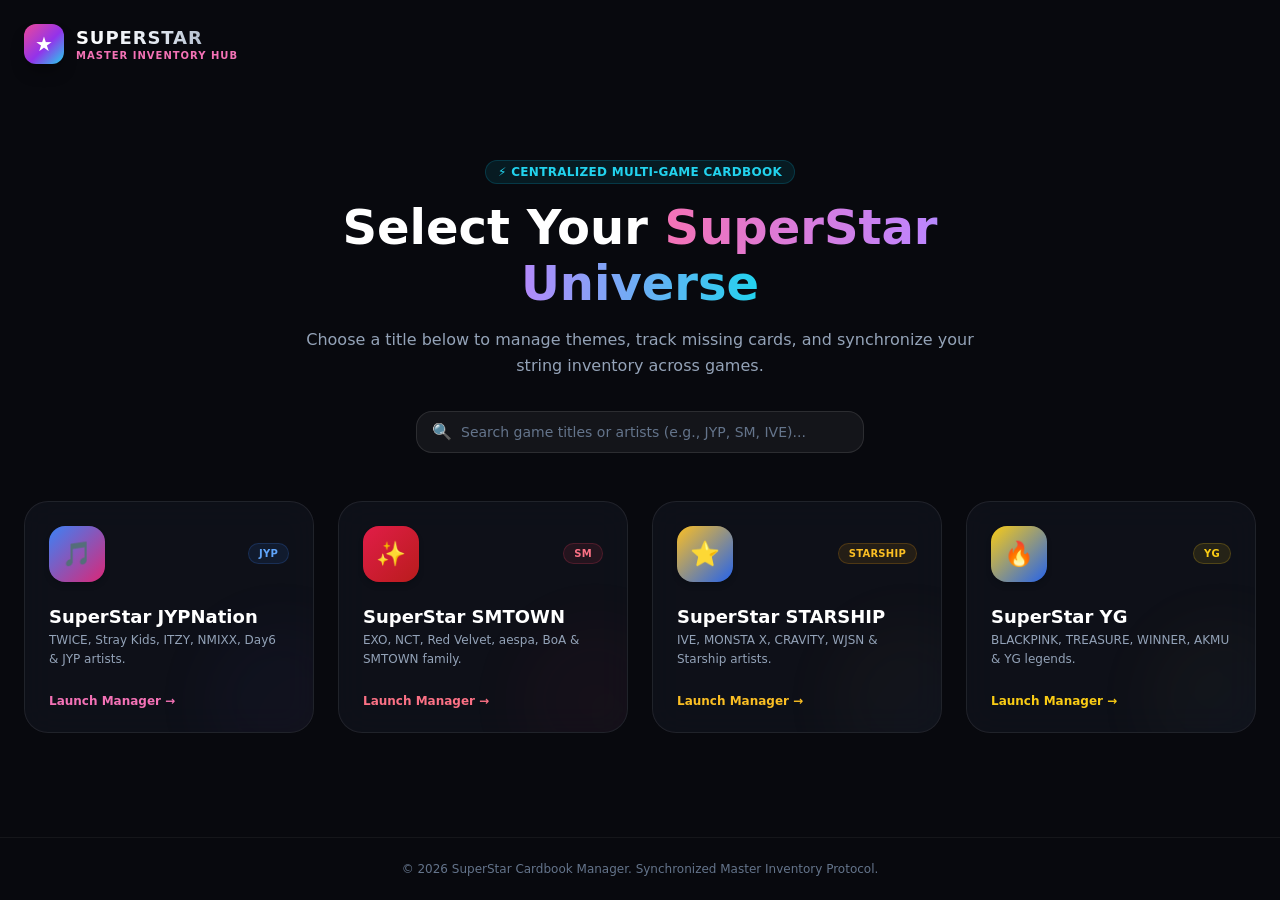
==== index.html @ a4808371 "added an index" ====
<!DOCTYPE html>
<html lang="en">
<head>
    <meta charset="UTF-8">
    <meta name="viewport" content="width=device-width, initial-scale=1.0">
    <title>SuperStar Cardbook Manager - Game Hub</title>
    <link rel="stylesheet" href="styling/index.css">
</head>
<body>

    <!-- Header Navigation -->
    <header class="site-header">
        <div class="brand-lockup">
            <div class="brand-mark">
                ★
            </div>
            <div>
                <span class="brand-name">SUPERSTAR</span>
                <span class="brand-caption">Master Inventory Hub</span>
            </div>
        </div>
    </header>

    <!-- Hero Section -->
    <main class="main-content">
        <div class="intro">
            <div class="eyebrow">
                <span>⚡ Centralized Multi-Game Cardbook</span>
            </div>
            <h1 class="page-title">
                Select Your <span class="title-accent">SuperStar Universe</span>
            </h1>
            <p class="intro-copy">
                Choose a title below to manage themes, track missing cards, and synchronize your string inventory across games.
            </p>

            <!-- Search Bar -->
            <div class="search-wrap">
                <span class="search-icon">🔍</span>
                <input type="text" id="gameSearch" onkeyup="filterGames()" placeholder="Search game titles or artists (e.g., JYP, SM, IVE)..." class="search-input">
            </div>
        </div>

        <!-- Games Grid -->
        <div id="gamesGrid" class="games-grid">

            <!-- SuperStar JYPNation (Official Blue/Pink branding) -->
            <a href="cardbook.html" data-name="superstar jypnation jyp twice stray kids itzy nmixx" class="glass-card game-card--jyp">
                <div class="game-glow"></div>
                <div class="game-card-top">
                    <div class="game-icon">
                        🎵
                    </div>
                    <span class="game-tag">JYP</span>
                </div>
                <h3 class="game-title">SuperStar JYPNation</h3>
                <p class="game-description">TWICE, Stray Kids, ITZY, NMIXX, Day6 & JYP artists.</p>
                <div class="game-launch">
                    <span>Launch Manager</span>
                    <span class="game-launch-arrow">→</span>
                </div>
            </a>

            <!-- SuperStar SMTOWN (Official Pink-Red/Silver/Dark branding) -->
            <a href="/smtown/" data-name="superstar smtown sm exo nct red velvet aespa" class="glass-card game-card--sm">
                <div class="game-glow"></div>
                <div class="game-card-top">
                    <div class="game-icon">
                        ✨
                    </div>
                    <span class="game-tag">SM</span>
                </div>
                <h3 class="game-title">SuperStar SMTOWN</h3>
                <p class="game-description">EXO, NCT, Red Velvet, aespa, BoA & SMTOWN family.</p>
                <div class="game-launch">
                    <span>Launch Manager</span>
                    <span class="game-launch-arrow">→</span>
                </div>
            </a>

            <!-- SuperStar STARSHIP (Official Orange/Blue Starship branding) -->
            <a href="/starship/" data-name="superstar starship ive monsta x cravity wjsn" class="glass-card game-card--starship">
                <div class="game-glow"></div>
                <div class="game-card-top">
                    <div class="game-icon">
                        ⭐
                    </div>
                    <span class="game-tag">STARSHIP</span>
                </div>
                <h3 class="game-title">SuperStar STARSHIP</h3>
                <p class="game-description">IVE, MONSTA X, CRAVITY, WJSN & Starship artists.</p>
                <div class="game-launch">
                    <span>Launch Manager</span>
                    <span class="game-launch-arrow">→</span>
                </div>
            </a>

            <!-- SuperStar YG (Official Black & Neon Yellow/Blue YG branding) -->
            <a href="/yg/" data-name="superstar yg blackpink treasure winner akmu" class="glass-card game-card--yg">
                <div class="game-glow"></div>
                <div class="game-card-top">
                    <div class="game-icon">
                        🔥
                    </div>
                    <span class="game-tag">YG</span>
                </div>
                <h3 class="game-title">SuperStar YG</h3>
                <p class="game-description">BLACKPINK, TREASURE, WINNER, AKMU & YG legends.</p>
                <div class="game-launch">
                    <span>Launch Manager</span>
                    <span class="game-launch-arrow">→</span>
                </div>
            </a>

        </div>
    </main>

    <!-- Footer -->
    <footer class="page-footer">
        <p>© 2026 SuperStar Cardbook Manager. Synchronized Master Inventory Protocol.</p>
    </footer>

    <!-- Search filter script -->
    <script>
        function filterGames() {
            const input = document.getElementById('gameSearch').value.toLowerCase();
            const cards = document.querySelectorAll('#gamesGrid > a');

            cards.forEach(card => {
                const keywords = card.getAttribute('data-name');
                if (keywords.includes(input)) {
                    card.style.display = "block";
                } else {
                    card.style.display = "none";
                }
            });
        }
    </script>

</body>
</html>
---- styling/index.css ----
:root {
    color-scheme: dark;
    font-family: Inter, ui-sans-serif, system-ui, -apple-system, BlinkMacSystemFont, "Segoe UI", sans-serif;
    font-synthesis: none;
    text-rendering: optimizeLegibility;
    --page-bg: #08090e;
    --panel-bg: rgba(17, 19, 29, 0.75);
    --muted: #94a3b8;
    --white: #ffffff;
}

* {
    box-sizing: border-box;
}

body {
    min-height: 100vh;
    margin: 0;
    overflow-x: hidden;
    display: flex;
    flex-direction: column;
    justify-content: space-between;
    background: var(--page-bg);
    color: var(--white);
}

.site-header,
.main-content,
.page-footer {
    position: relative;
    z-index: 1;
    width: 100%;
    max-width: 80rem;
    margin-right: auto;
    margin-left: auto;
    padding-right: 1.5rem;
    padding-left: 1.5rem;
}

.site-header {
    display: flex;
    align-items: center;
    justify-content: space-between;
    padding-top: 1.5rem;
    padding-bottom: 1.5rem;
}

.brand-lockup,
.auth-nav {
    display: flex;
    align-items: center;
    gap: 0.75rem;
}

.brand-mark {
    display: flex;
    width: 2.5rem;
    height: 2.5rem;
    align-items: center;
    justify-content: center;
    border-radius: 0.75rem;
    background: linear-gradient(135deg, #ec4899, #9333ea 55%, #22d3ee);
    box-shadow: 0 10px 15px -3px rgba(0, 0, 0, 0.35);
    font-size: 1.25rem;
    font-weight: 900;
}

.brand-name {
    display: block;
    background: linear-gradient(90deg, #fff, #e2e8f0, #94a3b8);
    background-clip: text;
    color: transparent;
    font-size: 1.125rem;
    font-weight: 900;
    letter-spacing: 0.05em;
}

.brand-caption {
    display: block;
    margin-top: 0.125rem;
    color: #f472b6;
    font-size: 0.625rem;
    font-weight: 700;
    letter-spacing: 0.1em;
    text-transform: uppercase;
}

.auth-link {
    border-radius: 0.75rem;
    padding: 0.5rem 1rem;
    background: linear-gradient(90deg, #db2777, #9333ea);
    box-shadow: 0 10px 15px -3px rgba(219, 39, 119, 0.2);
    color: var(--white);
    font-size: 0.75rem;
    font-weight: 600;
    text-decoration: none;
    transition: opacity 180ms ease;
}

.auth-link:hover {
    opacity: 0.9;
}

.main-content {
    display: flex;
    flex-grow: 1;
    flex-direction: column;
    justify-content: center;
    padding-top: 2rem;
    padding-bottom: 2rem;
}

.intro {
    max-width: 42rem;
    margin: 0 auto 3rem;
    text-align: center;
}

.eyebrow {
    display: inline-flex;
    align-items: center;
    gap: 0.5rem;
    margin-bottom: 1rem;
    border: 1px solid rgba(6, 182, 212, 0.2);
    border-radius: 9999px;
    padding: 0.25rem 0.75rem;
    background: rgba(6, 182, 212, 0.1);
    color: #22d3ee;
    font-size: 0.75rem;
    font-weight: 600;
    letter-spacing: 0.025em;
    text-transform: uppercase;
}

.page-title {
    margin: 0 0 1rem;
    font-size: 3rem;
    font-weight: 900;
    line-height: 1.15;
}

.title-accent {
    background: linear-gradient(90deg, #f472b6, #c084fc, #22d3ee);
    background-clip: text;
    color: transparent;
}

.intro-copy {
    margin: 0 0 2rem;
    color: var(--muted);
    font-size: 1rem;
    line-height: 1.625;
}

.search-wrap {
    position: relative;
    max-width: 28rem;
    margin: 0 auto;
}

.search-icon {
    position: absolute;
    top: 0;
    bottom: 0;
    left: 1rem;
    display: flex;
    align-items: center;
    color: var(--muted);
    pointer-events: none;
}

.search-input {
    width: 100%;
    border: 1px solid rgba(255, 255, 255, 0.1);
    border-radius: 1rem;
    padding: 0.75rem 1rem 0.75rem 2.75rem;
    background: rgba(255, 255, 255, 0.05);
    color: var(--white);
    font: inherit;
    font-size: 0.875rem;
    transition: border-color 180ms ease, box-shadow 180ms ease;
}

.search-input::placeholder {
    color: #64748b;
}

.search-input:focus {
    border-color: #ec4899;
    outline: none;
    box-shadow: 0 0 0 1px #ec4899;
}

.games-grid {
    display: grid;
    grid-template-columns: minmax(0, 1fr);
    gap: 1.5rem;
}

.glass-card {
    position: relative;
    display: block;
    overflow: hidden;
    border: 1px solid rgba(255, 255, 255, 0.08);
    border-radius: 1.5rem;
    padding: 1.5rem;
    background: var(--panel-bg);
    backdrop-filter: blur(16px);
    text-decoration: none;
    transition: transform 300ms ease, border-color 300ms ease, box-shadow 300ms ease;
}

.glass-card:hover {
    transform: translateY(-0.5rem);
    border-color: color-mix(in srgb, var(--accent-strong) 60%, transparent);
    box-shadow: 0 25px 50px -12px var(--accent-shadow);
}

.game-glow {
    position: absolute;
    right: -3rem;
    bottom: -3rem;
    width: 10rem;
    height: 10rem;
    border-radius: 50%;
    background: linear-gradient(135deg, var(--glow-start), var(--glow-end));
    opacity: 0.2;
    filter: blur(32px);
    transition: transform 500ms ease;
}

.glass-card:hover .game-glow {
    transform: scale(1.25);
}

.game-card-top {
    position: relative;
    z-index: 1;
    display: flex;
    align-items: center;
    justify-content: space-between;
    margin-bottom: 1.5rem;
}

.game-icon {
    display: flex;
    width: 3.5rem;
    height: 3.5rem;
    align-items: center;
    justify-content: center;
    border-radius: 1rem;
    background: linear-gradient(135deg, var(--icon-start), var(--icon-end));
    box-shadow: 0 4px 6px -1px rgba(0, 0, 0, 0.2);
    font-size: 1.5rem;
    transition: transform 300ms ease;
}

.glass-card:hover .game-icon {
    transform: scale(1.1);
}

.game-tag {
    border: 1px solid;
    border-radius: 9999px;
    padding: 0.25rem 0.625rem;
    border-color: var(--tag-border);
    background: var(--tag-bg);
    color: var(--tag-color);
    font-size: 0.625rem;
    font-weight: 700;
    letter-spacing: 0.025em;
    text-transform: uppercase;
}

.game-title {
    position: relative;
    z-index: 1;
    margin: 0 0 0.25rem;
    color: var(--white);
    font-size: 1.125rem;
    font-weight: 700;
    transition: color 200ms ease;
}

.game-description {
    position: relative;
    z-index: 1;
    margin: 0 0 1.5rem;
    color: var(--muted);
    font-size: 0.75rem;
    line-height: 1.625;
}

.game-launch {
    position: relative;
    z-index: 1;
    display: flex;
    align-items: center;
    color: var(--accent);
    font-size: 0.75rem;
    font-weight: 600;
    transition: transform 300ms ease;
}

.game-launch-arrow {
    margin-left: 0.25rem;
}

.page-footer {
    margin-top: 2rem;
    border-top: 1px solid rgba(255, 255, 255, 0.05);
    padding-top: 1.5rem;
    padding-bottom: 1.5rem;
    color: #64748b;
    font-size: 0.75rem;
    text-align: center;
}

.page-footer p {
    margin: 0;
}

.game-card--jyp {
    --accent: #f472b6;
    --accent-strong: #ec4899;
    --accent-shadow: rgba(236, 72, 153, 0.15);
    --tag-bg: rgba(59, 130, 246, 0.1);
    --tag-color: #60a5fa;
    --tag-border: rgba(59, 130, 246, 0.2);
    --icon-start: #3b82f6;
    --icon-end: #db2777;
    --glow-start: rgba(37, 99, 235, 0.2);
    --glow-end: rgba(236, 72, 153, 0.2);
}

.game-card--sm {
    --accent: #fb7185;
    --accent-strong: #f43f5e;
    --accent-shadow: rgba(244, 63, 94, 0.15);
    --tag-bg: rgba(244, 63, 94, 0.1);
    --tag-color: #fb7185;
    --tag-border: rgba(244, 63, 94, 0.2);
    --icon-start: #e11d48;
    --icon-end: #b91c1c;
    --glow-start: rgba(225, 29, 72, 0.2);
    --glow-end: rgba(239, 68, 68, 0.2);
}

.game-card--starship {
    --accent: #fbbf24;
    --accent-strong: #f59e0b;
    --accent-shadow: rgba(245, 158, 11, 0.15);
    --tag-bg: rgba(245, 158, 11, 0.1);
    --tag-color: #fbbf24;
    --tag-border: rgba(245, 158, 11, 0.2);
    --icon-start: #fbbf24;
    --icon-end: #2563eb;
    --glow-start: rgba(245, 158, 11, 0.2);
    --glow-end: rgba(59, 130, 246, 0.2);
}

.game-card--yg {
    --accent: #facc15;
    --accent-strong: #facc15;
    --accent-shadow: rgba(250, 204, 21, 0.15);
    --tag-bg: rgba(250, 204, 21, 0.1);
    --tag-color: #facc15;
    --tag-border: rgba(250, 204, 21, 0.2);
    --icon-start: #facc15;
    --icon-end: #2563eb;
    --glow-start: rgba(250, 204, 21, 0.2);
    --glow-end: rgba(37, 99, 235, 0.2);
}

.game-glow {
    background: linear-gradient(135deg, var(--glow-start), var(--glow-end));
}

.game-icon {
    background: linear-gradient(135deg, var(--icon-start), var(--icon-end));
}

.game-tag {
    border-color: var(--tag-border);
    background: var(--tag-bg);
    color: var(--tag-color);
}

.glass-card:hover {
    border-color: color-mix(in srgb, var(--accent-strong) 60%, transparent);
    box-shadow: 0 25px 50px -12px var(--accent-shadow);
}

.glass-card:hover .game-title {
    color: var(--accent);
}

.glass-card:hover .game-launch {
    transform: translateX(0.25rem);
}

@media (min-width: 640px) {
    .games-grid {
        grid-template-columns: repeat(2, minmax(0, 1fr));
    }

    .page-title {
        font-size: 3rem;
    }

    .intro-copy {
        font-size: 1rem;
    }
}

@media (max-width: 639px) {

    .site-header,
    .main-content,
    .page-footer {
        padding-right: 1rem;
        padding-left: 1rem;
    }

    .page-title {
        font-size: 1.875rem;
    }

    .eyebrow {
        font-size: 0.625rem;
    }

    .search-input {
        font-size: 0.75rem;
    }
}

@media (min-width: 1024px) {
    .games-grid {
        grid-template-columns: repeat(4, minmax(0, 1fr));
    }
}
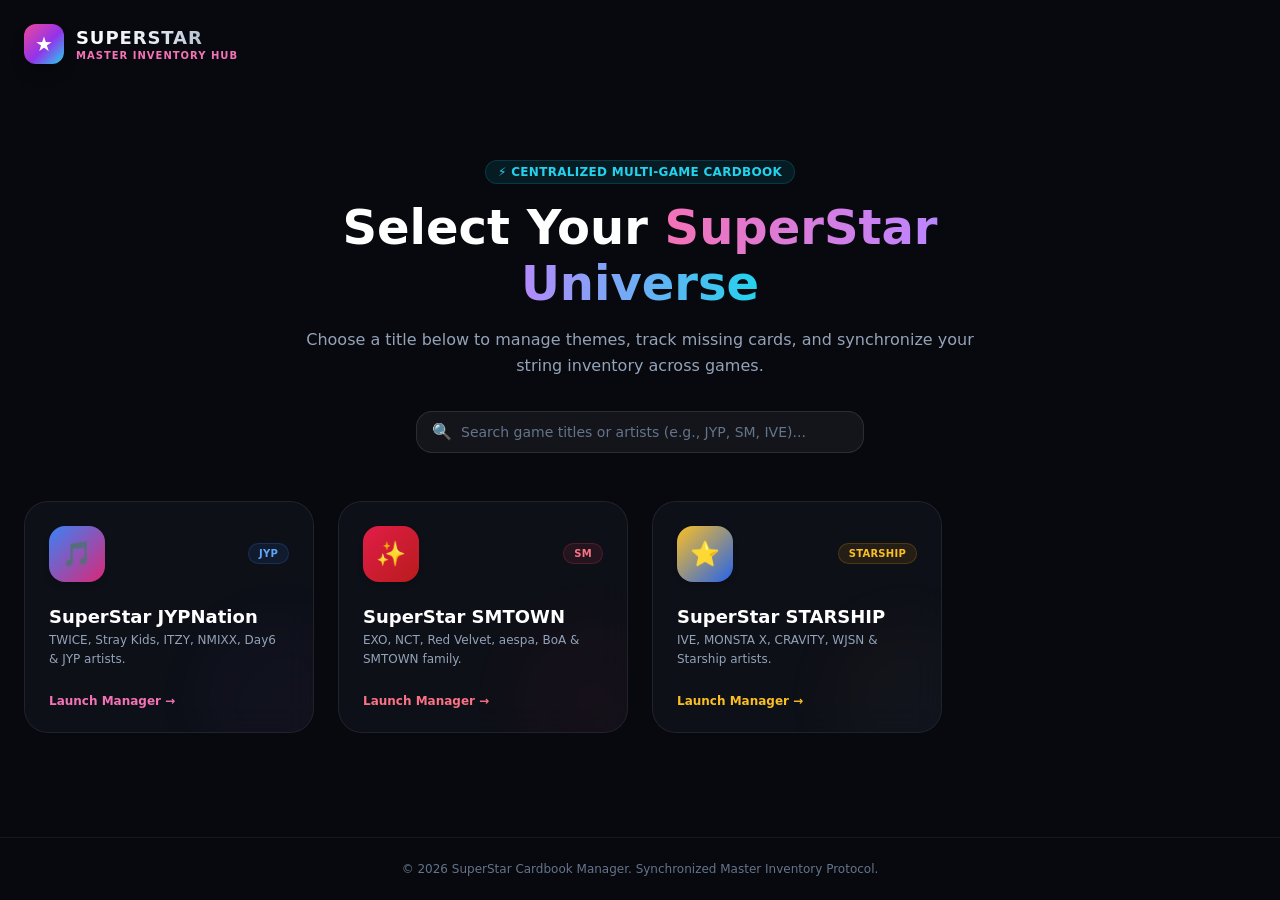
==== commit 27ca1b34: "remove duplicates" ====
--- a/index.html
+++ b/index.html
@@ -45,7 +45,7 @@
         <div id="gamesGrid" class="games-grid">
 
             <!-- SuperStar JYPNation (Official Blue/Pink branding) -->
-            <a href="cardbook.html" data-name="superstar jypnation jyp twice stray kids itzy nmixx" class="glass-card game-card--jyp">
+            <a href="/cardbooks/jyp.html" data-name="superstar jypnation jyp twice stray kids itzy nmixx" class="glass-card game-card--jyp">
                 <div class="game-glow"></div>
                 <div class="game-card-top">
                     <div class="game-icon">
@@ -62,7 +62,7 @@
             </a>
 
             <!-- SuperStar SMTOWN (Official Pink-Red/Silver/Dark branding) -->
-            <a href="/smtown/" data-name="superstar smtown sm exo nct red velvet aespa" class="glass-card game-card--sm">
+            <a href="/cardbooks/sm.html" data-name="superstar smtown sm exo nct red velvet aespa" class="glass-card game-card--sm">
                 <div class="game-glow"></div>
                 <div class="game-card-top">
                     <div class="game-icon">
@@ -79,7 +79,7 @@
             </a>
 
             <!-- SuperStar STARSHIP (Official Orange/Blue Starship branding) -->
-            <a href="/starship/" data-name="superstar starship ive monsta x cravity wjsn" class="glass-card game-card--starship">
+            <a href="/cardbooks/starship.html" data-name="superstar starship ive monsta x cravity wjsn" class="glass-card game-card--starship">
                 <div class="game-glow"></div>
                 <div class="game-card-top">
                     <div class="game-icon">
@@ -96,7 +96,7 @@
             </a>
 
             <!-- SuperStar YG (Official Black & Neon Yellow/Blue YG branding) -->
-            <a href="/yg/" data-name="superstar yg blackpink treasure winner akmu" class="glass-card game-card--yg">
+            <!-- <a href="/yg/" data-name="superstar yg blackpink treasure winner akmu" class="glass-card game-card--yg">
                 <div class="game-glow"></div>
                 <div class="game-card-top">
                     <div class="game-icon">
@@ -110,7 +110,7 @@
                     <span>Launch Manager</span>
                     <span class="game-launch-arrow">→</span>
                 </div>
-            </a>
+            </a> -->
 
         </div>
     </main>
